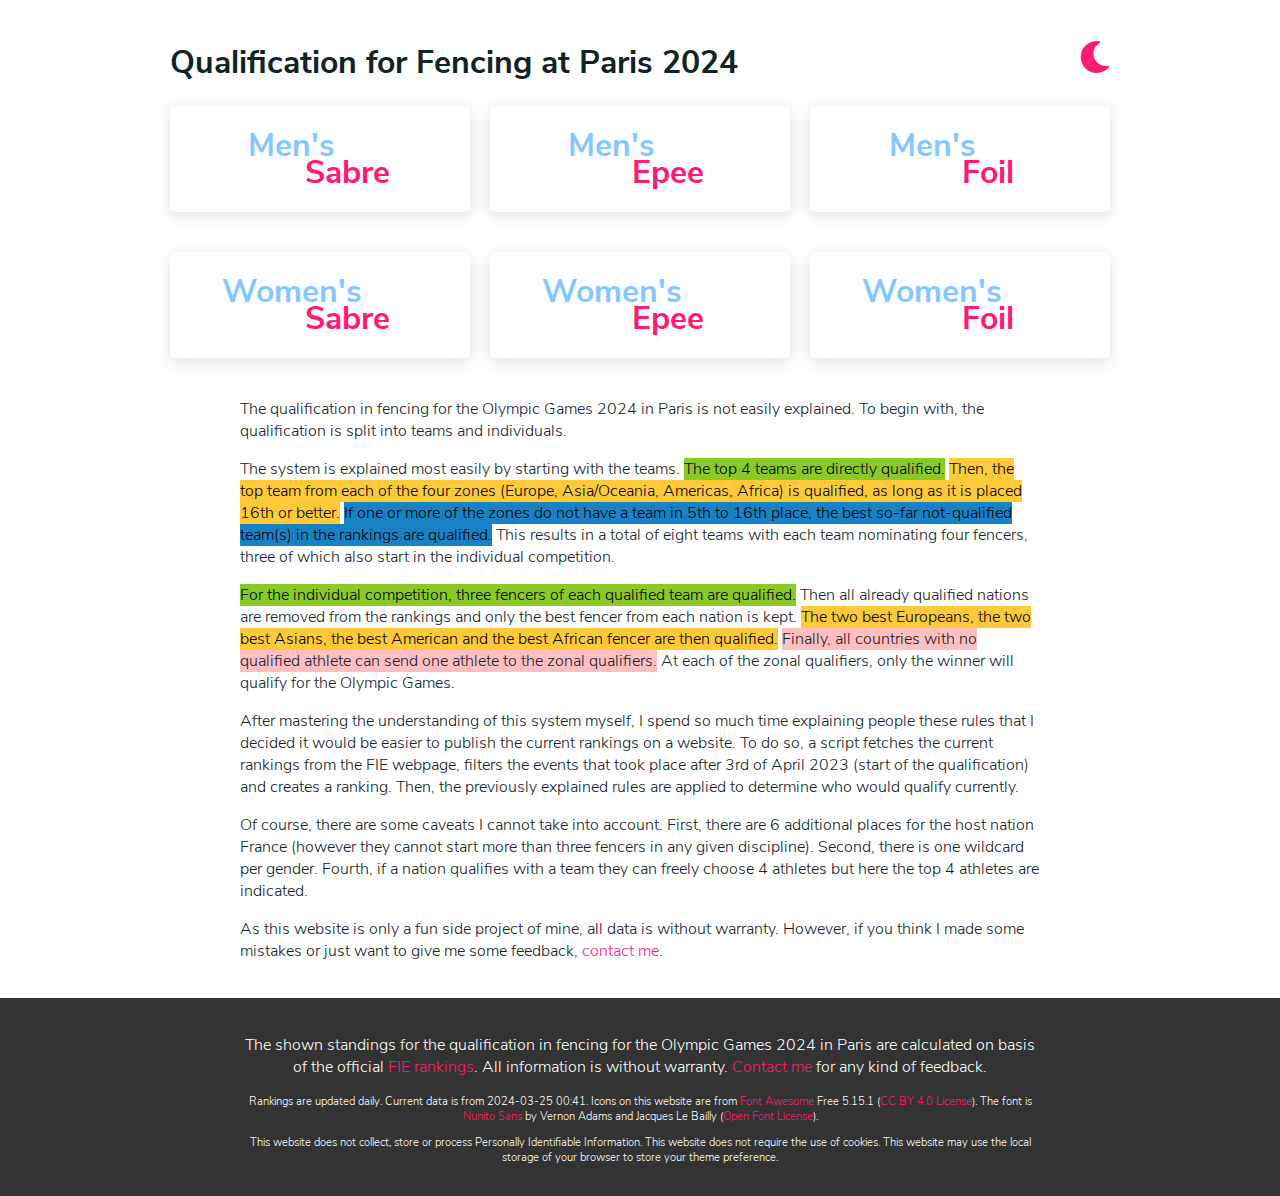
==== index.html @ 77d75354 "Daily Update" ====
<!doctype html>
<html lang="en">
<head>
	<title>Fencing at Paris 2024
</title>
	<meta charset="utf-8">
	<meta name="viewport" content="width=device-width">
	<meta name="description" content="The ranking for fencing at the Paris 2024 Olympic Games is presented for the three weapons - epee, foil, and sabre - for both genders.
">
	<meta name="theme-color" content="#ffffff"/>
	<link rel="icon" type="image/ico" href="favicon.png">
	
	<link rel="stylesheet" href="resources/style.css">
	<script type="text/javascript" src="resources/main.js"></script>
</head>
<body>
	<div class="main">
	
		<div class="main-inner">

			<button id="themetoggle" aria-label="Button to toggle theme">
				<svg class="themetoggle light" xmlns="http://www.w3.org/2000/svg" viewBox="0 0 512 512"><!-- Font Awesome Free 5.15.1 by @fontawesome - https://fontawesome.com License - https://fontawesome.com/license/free (Icons: CC BY 4.0, Fonts: SIL OFL 1.1, Code: MIT License) --><path d="M283.211 512c78.962 0 151.079-35.925 198.857-94.792 7.068-8.708-.639-21.43-11.562-19.35-124.203 23.654-238.262-71.576-238.262-196.954 0-72.222 38.662-138.635 101.498-174.394 9.686-5.512 7.25-20.197-3.756-22.23A258.156 258.156 0 0 0 283.211 0c-141.309 0-256 114.511-256 256 0 141.309 114.511 256 256 256z"></path></svg>
				<svg class="themetoggle dark" xmlns="http://www.w3.org/2000/svg" viewBox="0 0 512 512"><!-- Font Awesome Free 5.15.1 by @fontawesome - https://fontawesome.com License - https://fontawesome.com/license/free (Icons: CC BY 4.0, Fonts: SIL OFL 1.1, Code: MIT License) --><path d="M256 160c-52.9 0-96 43.1-96 96s43.1 96 96 96 96-43.1 96-96-43.1-96-96-96zm246.4 80.5l-94.7-47.3 33.5-100.4c4.5-13.6-8.4-26.5-21.9-21.9l-100.4 33.5-47.4-94.8c-6.4-12.8-24.6-12.8-31 0l-47.3 94.7L92.7 70.8c-13.6-4.5-26.5 8.4-21.9 21.9l33.5 100.4-94.7 47.4c-12.8 6.4-12.8 24.6 0 31l94.7 47.3-33.5 100.5c-4.5 13.6 8.4 26.5 21.9 21.9l100.4-33.5 47.3 94.7c6.4 12.8 24.6 12.8 31 0l47.3-94.7 100.4 33.5c13.6 4.5 26.5-8.4 21.9-21.9l-33.5-100.4 94.7-47.3c13-6.5 13-24.7.2-31.1zm-155.9 106c-49.9 49.9-131.1 49.9-181 0-49.9-49.9-49.9-131.1 0-181 49.9-49.9 131.1-49.9 181 0 49.9 49.9 49.9 131.1 0 181z"></path></svg>
			</button>
			
	<h1>
		Qualification for Fencing at Paris 2024
	</h1>

	<div class="flex-container">
		<a class="card index" href="sabre_men.html">
			<span>Men's</span>
			<span>Sabre</span>
		</a>
		<a class="card index" href="epee_men.html">
			<span>Men's</span>
			<span>Epee</span>
		</a>
		<a class="card index" href="foil_men.html">
			<span>Men's</span>
			<span>Foil</span>
		</a>
		<div style="flex-basis: 100%;"></div>
		<a class="card index" href="sabre_women.html">
			<span>Women's</span>
			<span>Sabre</span>
		</a>
		<a class="card index" href="epee_women.html">
			<span>Women's</span>
			<span>Epee</span>
		</a>
		<a class="card index" href="foil_women.html">
			<span>Women's</span>
			<span>Foil</span>
		</a>
		<div style="flex-basis: 100%;"></div>
	</div>

	<p class="index_paragraph">
		The qualification in fencing for the Olympic Games 2024 in Paris is not easily explained.
		To begin with, the qualification is split into teams and individuals.
	</p>
	
	<p class="index_paragraph">
		The system is explained most easily by starting with the teams.
		<span class="qualified_1">The top 4 teams are directly qualified.</span>
		<span class="qualified_2">Then, the top team from each of the four zones (Europe, Asia/Oceania, Americas, Africa) is qualified, as long as it is placed 16th or better.</span>
		<span class="qualified_3">If one or more of the zones do not have a team in 5th to 16th place, the best so-far not-qualified team(s) in the rankings are qualified.</span>
		This results in a total of eight teams with each team nominating four fencers, three of which also start in the individual competition.
	</p>
	
	<p class="index_paragraph">
		<span class="qualified_1">For the individual competition, three fencers of each qualified team are qualified.</span>
		Then all already qualified nations are removed from the rankings and only the best fencer from each nation is kept.
		<span class="qualified_2">The two best Europeans, the two best Asians, the best American and the best African fencer are then qualified.</span>
		<span class="qualified_4">Finally, all countries with no qualified athlete can send one athlete to the zonal qualifiers.</span>
		At each of the zonal qualifiers, only the winner will qualify for the Olympic Games. 
	</p>
	
	<p class="index_paragraph">
		After mastering the understanding of this system myself, I spend so much time explaining people these rules that I decided it would be easier to publish the current rankings on a website.
		To do so, a script fetches the current rankings from the FIE webpage, filters the events that took place after 3rd of April 2023 (start of the qualification) and creates a ranking.
		Then, the previously explained rules are applied to determine who would qualify currently.
	</p>
	
	<p class="index_paragraph">
		Of course, there are some caveats I cannot take into account. First, there are 6 additional places for the host nation France (however they cannot start more than three fencers in any given discipline). Second, there is one wildcard per gender. Fourth, if a nation qualifies with a team they can freely choose 4 athletes but here the top 4 athletes are indicated.
	</p>
	
	<p class="index_paragraph">
		As this website is only a fun side project of mine, all data is without warranty. However, if you think I made some mistakes or just want to give me some feedback, <script>document.write("<n pynff='yvax' uers='znvygb:yhvf.obanu@tznvy.pbz'>pbagnpg zr</n>".replace(/[a-zA-Z]/g,function(c){return String.fromCharCode((c<="Z"?90:122)>=(c=c.charCodeAt(0)+13)?c:c-26);}));</script>.
	</p>


		</div>

		<div class="spacer"></div>

		<footer class="footer">
			<p>The shown standings for the qualification in fencing for the Olympic Games 2024 in Paris are calculated on basis of the official <a class="link" href="https://fie.org/athletes">FIE rankings</a>. All information is without warranty. <script>document.write("<n pynff='yvax' uers='znvygb:yhvf.obanu@tznvy.pbz'>Pbagnpg zr</n>".replace(/[a-zA-Z]/g,function(c){return String.fromCharCode((c<="Z"?90:122)>=(c=c.charCodeAt(0)+13)?c:c-26);}));</script> for any kind of feedback.</p>

			<p class="license">Rankings are updated daily. Current data is from 2024-03-25 00:41. Icons on this website are from <a class="link" href="https://fontawesome.com">Font Awesome</a> Free 5.15.1 (<a class="link" href="https://fontawesome.com/license/free">CC BY 4.0 License</a>). The font is <a class="link link--light" href="https://fonts.google.com/specimen/Nunito+Sans">Nunito Sans</a> by Vernon Adams and Jacques Le Bailly (<a class="link link--light" href="https://scripts.sil.org/cms/scripts/page.php?site_id=nrsi&amp;id=OFL">Open Font License</a>).</p>
			<p class="license">This website does not collect, store or process Personally Identifiable Information. This website does not require the use of cookies. This website may use the local storage of your browser to store your theme preference.</p>
		</footer>
	</div>

</body>
</html>
---- resources/style.css ----
/* nunito-sans-300 - latin */
@font-face {
	font-family: 'Nunito Sans';
	font-style: normal;
	font-weight: 300;
	src: url('resources/fonts/nunito-sans-v6-latin-300.eot');
	src: local('Nunito Sans Light'), local('NunitoSans-Light'), url('resources/fonts/nunito-sans-v6-latin-300.eot?#iefix') format('embedded-opentype'), /* IE6-IE8 */
	url('resources/fonts/nunito-sans-v6-latin-300.woff2') format('woff2'), /* Super Modern Browsers */
	url('resources/fonts/nunito-sans-v6-latin-300.woff') format('woff'), /* Modern Browsers */
	url('resources/fonts/nunito-sans-v6-latin-300.ttf') format('truetype'), /* Safari, Android, iOS */
	url('resources/fonts/nunito-sans-v6-latin-300.svg#NunitoSans') format('svg');
	font-display: auto;
}

/* nunito-sans-300italic - latin */
@font-face {
	font-family: 'Nunito Sans';
	font-style: italic;
	font-weight: 300;
	src: url('resources/fonts/nunito-sans-v6-latin-300italic.eot');
	src: local('Nunito Sans Light Italic'), local('NunitoSans-LightItalic'), url('resources/fonts/nunito-sans-v6-latin-300italic.eot?#iefix') format('embedded-opentype'), /* IE6-IE8 */
	url('resources/fonts/nunito-sans-v6-latin-300italic.woff2') format('woff2'), /* Super Modern Browsers */
	url('resources/fonts/nunito-sans-v6-latin-300italic.woff') format('woff'), /* Modern Browsers */
	url('resources/fonts/nunito-sans-v6-latin-300italic.ttf') format('truetype'), /* Safari, Android, iOS */
	url('resources/fonts/nunito-sans-v6-latin-300italic.svg#NunitoSans') format('svg');
	font-display: auto;
}

/* nunito-sans-600 - latin */
@font-face {
	font-family: 'Nunito Sans';
	font-style: normal;
	font-weight: 600;
	src: url('resources/fonts/nunito-sans-v6-latin-600.eot');
	src: local('Nunito Sans SemiBold'), local('NunitoSans-SemiBold'), url('resources/fonts/nunito-sans-v6-latin-600.eot?#iefix') format('embedded-opentype'), /* IE6-IE8 */
	url('resources/fonts/nunito-sans-v6-latin-600.woff2') format('woff2'), /* Super Modern Browsers */
	url('resources/fonts/nunito-sans-v6-latin-600.woff') format('woff'), /* Modern Browsers */
	url('resources/fonts/nunito-sans-v6-latin-600.ttf') format('truetype'), /* Safari, Android, iOS */
	url('resources/fonts/nunito-sans-v6-latin-600.svg#NunitoSans') format('svg');
	font-display: auto;
}

/* nunito-sans-600italic - latin */
@font-face {
	font-family: 'Nunito Sans';
	font-style: italic;
	font-weight: 600;
	src: url('resources/fonts/nunito-sans-v6-latin-600italic.eot');
	src: local('Nunito Sans SemiBold Italic'), local('NunitoSans-SemiBoldItalic'), url('resources/fonts/nunito-sans-v6-latin-600italic.eot?#iefix') format('embedded-opentype'), /* IE6-IE8 */
	url('resources/fonts/nunito-sans-v6-latin-600italic.woff2') format('woff2'), /* Super Modern Browsers */
	url('resources/fonts/nunito-sans-v6-latin-600italic.woff') format('woff'), /* Modern Browsers */
	url('resources/fonts/nunito-sans-v6-latin-600italic.ttf') format('truetype'), /* Safari, Android, iOS */
	url('resources/fonts/nunito-sans-v6-latin-600italic.svg#NunitoSans') format('svg');
	font-display: auto;
}

/* nunito-sans-700 - latin */
@font-face {
	font-family: 'Nunito Sans';
	font-style: normal;
	font-weight: 700;
	src: url('resources/fonts/nunito-sans-v6-latin-700.eot');
	src: local('Nunito Sans Bold'), local('NunitoSans-Bold'), url('resources/fonts/nunito-sans-v6-latin-700.eot?#iefix') format('embedded-opentype'), /* IE6-IE8 */
	url('resources/fonts/nunito-sans-v6-latin-700.woff2') format('woff2'), /* Super Modern Browsers */
	url('resources/fonts/nunito-sans-v6-latin-700.woff') format('woff'), /* Modern Browsers */
	url('resources/fonts/nunito-sans-v6-latin-700.ttf') format('truetype'), /* Safari, Android, iOS */
	url('resources/fonts/nunito-sans-v6-latin-700.svg#NunitoSans') format('svg');
	font-display: auto;
}

/* nunito-sans-700italic - latin */
@font-face {
	font-family: 'Nunito Sans';
	font-style: italic;
	font-weight: 700;
	src: url('resources/fonts/nunito-sans-v6-latin-700italic.eot');
	src: local('Nunito Sans Bold Italic'), local('NunitoSans-BoldItalic'), url('resources/fonts/nunito-sans-v6-latin-700italic.eot?#iefix') format('embedded-opentype'), /* IE6-IE8 */
	url('resources/fonts/nunito-sans-v6-latin-700italic.woff2') format('woff2'), /* Super Modern Browsers */
	url('resources/fonts/nunito-sans-v6-latin-700italic.woff') format('woff'), /* Modern Browsers */
	url('resources/fonts/nunito-sans-v6-latin-700italic.ttf') format('truetype'), /* Safari, Android, iOS */
	url('resources/fonts/nunito-sans-v6-latin-700italic.svg#NunitoSans') format('svg');
	font-display: auto;
}

/* nunito-sans-800 - latin */
@font-face {
	font-family: 'Nunito Sans';
	font-style: normal;
	font-weight: 800;
	src: url('resources/fonts/nunito-sans-v6-latin-800.eot');
	src: local('Nunito Sans ExtraBold'), local('NunitoSans-ExtraBold'), url('resources/fonts/nunito-sans-v6-latin-800.eot?#iefix') format('embedded-opentype'), /* IE6-IE8 */
	url('resources/fonts/nunito-sans-v6-latin-800.woff2') format('woff2'), /* Super Modern Browsers */
	url('resources/fonts/nunito-sans-v6-latin-800.woff') format('woff'), /* Modern Browsers */
	url('resources/fonts/nunito-sans-v6-latin-800.ttf') format('truetype'), /* Safari, Android, iOS */
	url('resources/fonts/nunito-sans-v6-latin-800.svg#NunitoSans') format('svg');
	font-display: auto;
}

/* nunito-sans-900 - latin */
@font-face {
	font-family: 'Nunito Sans';
	font-style: normal;
	font-weight: 900;
	src: url('resources/fonts/nunito-sans-v6-latin-900.eot');
	src: local('Nunito Sans Black'), local('NunitoSans-Black'), url('resources/fonts/nunito-sans-v6-latin-900.eot?#iefix') format('embedded-opentype'), /* IE6-IE8 */
	url('resources/fonts/nunito-sans-v6-latin-900.woff2') format('woff2'), /* Super Modern Browsers */
	url('resources/fonts/nunito-sans-v6-latin-900.woff') format('woff'), /* Modern Browsers */
	url('resources/fonts/nunito-sans-v6-latin-900.ttf') format('truetype'), /* Safari, Android, iOS */
	url('resources/fonts/nunito-sans-v6-latin-900.svg#NunitoSans') format('svg');
	font-display: auto;
}


:root {
	--color-background:			white;
	--color-text:				#102326;
	--box-shadow:				0 0.25rem 1rem rgb(48 55 66 / 15%);
	--drop-shadow:				1px 1px 2px rgb(48 55 66);
	--color-accent:				#ff1a74;
	--color-accent-hover:		#85c7ff;
	--color-footer-background:	#333333;
	--color-footer:				white;
	--color-modal-background:	#80808080;
	--color-logos:				#333333;
}

:root.darktheme {
	--color-background: #1e1e1e;
	--color-text: #ffffff;
	--box-shadow: 0 0.25rem 1rem rgb(0 0 0 / 65%);
	--drop-shadow: 1px 1px 2px #777777;
	--color-accent: #fd5798;
	--color-accent-hover: #85c7ff;
	--color-footer-background: #121212;
	--color-footer: white;
	--color-modal-background: #08080880;
	--color-logos:				white;
}

* {
	box-sizing: border-box;
}

a,
a:hover {
	text-decoration: none;
	color: inherit;
}

html,
body {
	padding: 0;
	margin: 0;
	font-family: 'Nunito Sans', sans-serif;
	background: var(--color-background);
	color: var(--color-text);
}

.main {
	display: flex;
	flex-direction: column;
	align-items: center;
	min-height: 100vh;
}

.main-inner {
	--_margin: 20px;
	margin: var(--_margin);
	max-width: calc(100% - calc( var(--_margin) * 2 ));
}

.spacer {
	flex: 1;
}

.card {
	min-width: 40px;
	min-height: 50px;
	box-shadow: var(--box-shadow);
	text-align: center;
	border: 0;
	display: flex;
	flex-direction: column;
	padding: 10px;
	border-radius: 5px;
	flex: 1 1 240px;
}

@media screen and (prefers-reduced-motion: no-preference) {
	.card:hover, .card.active {
		scale: 1.02;
	}

	.card:hover img, .card.active img, .card:hover i, .card.active i, .card:hover svg, .card.active svg {
		scale: 1.05;
	}

	.card img, .card i, .card svg {
		transition: scale 0.5s;
	}

	.card {
		opacity: 0;
		transition: opacity 1s, scale 0.1s;
		overflow: hidden;
	}

	.card.animation {
		opacity: 1;
	}

	#themetoggle:hover {
		scale: 1.1;
		transition: scale 0.1s;
	}
}


.card img, .card i, .card svg {
	object-fit: contain;
	width: 100%;
	height: 120px;
	align-self: center;
	text-align: center;
	margin-top: 10px;
	margin-bottom: 10px;
	color: var(--color-logos);
	fill: var(--color-logos);
}

.card:hover {
	color: var(--color-accent);
}

.card:hover .nohover {
	color: var(--color-text);
}

.footer {
	width: 100%;
	background: var(--color-footer-background);
	min-height: 100px;
	padding: 20px;
}

.footer p {
	color: var(--color-footer);
	max-width: min(800px, 80vw);
	margin-left: auto;
	margin-right: auto;
	text-align: center;
}

.footer p.license {
	font-size: 0.7rem;
}

.link {
	color: var(--color-accent);
}
.link:hover, .link.active {
	color: var(--color-accent-hover);
}

.flex-container {
	display: flex;
	flex-wrap: wrap;
	justify-content: space-evenly;
	margin: 20px 0px;
	gap: 20px;
}

.clickable {
	cursor: pointer;
}

.themetoggle {
	height: 1em;
	fill: var(--color-accent);
	cursor: pointer;
}

.themetoggle:hover {
	fill: var(--color-accent-hover);
}

.darktheme .themetoggle.light {
	display: none;
}

.themetoggle.dark {
	display: none;
}
.darktheme .themetoggle.dark {
	display: block;
}

#themetoggle {
	all: unset;
	display: block;
	float: right;
	margin-top: 0.67em;
	font-size: 2em;
}

#themetoggle:focus-visible {
	border: 1px solid var(--color-accent-hover);
}


/* New Styles */
td {
	text-align: right;
}

#table_individual td:nth-child(2),
#table_individual td:nth-child(3),
#table_team td:nth-child(2){
	text-align: left;
}

#table_individual td:nth-child(4),
#table_team td:nth-child(3) {
	font-weight: 700;
}

/* th { */
	/* background: var(--color-modal-background); */
/* } */

table {
	border-collapse: collapse;
	width: 100%;
}


section {
    flex: 400px 1;
    min-width: 400px;
    box-shadow: var(--box-shadow);
    padding: 20px;
    border-radius: 5px;
    margin-top: 20px;
}

section h2 {
	margin-top: 0px;
	margin-bottom: 40px;
}

.tablecontainer {
	font-size: 0.8rem;
	overflow: auto;
	max-height: max( calc(100vh - 200px), 800px );
}

.legend {
    padding: 5px;
    border-radius: 5px;
}

.qualified_1 {
	background: #8ac926;
	color: black;
}

.qualified_2 {
	background: #ffca3a;
	color: black;
}

.qualified_3 {
	background: #1982c4;
	color: black;
}

.qualified_4 {
	background: #ff595f62;
}

.index.card span{
	font-size: 2em;
    font-weight: 700;
}

.index.card span:nth-child(1){
    color: var(--color-accent-hover);
    translate: -10% 19%;
}

.index.card span:nth-child(2){
    color: var(--color-accent);
    translate: +10% -19%;
}

.index_paragraph {
	max-width: 800px;
	margin-left: auto;
	margin-right: auto;
}


@media screen and (max-width: 500px) {
	.main-inner {
		--_margin: 5px;
	}

	section {
		padding: 10px;
		margin-top: 0px;
		min-width: 300px;
	}
	
	section h2 {
		margin-bottom: 15px;
	}
	
	h1.composite_heading {
		margin-top: 0px;
	}
}
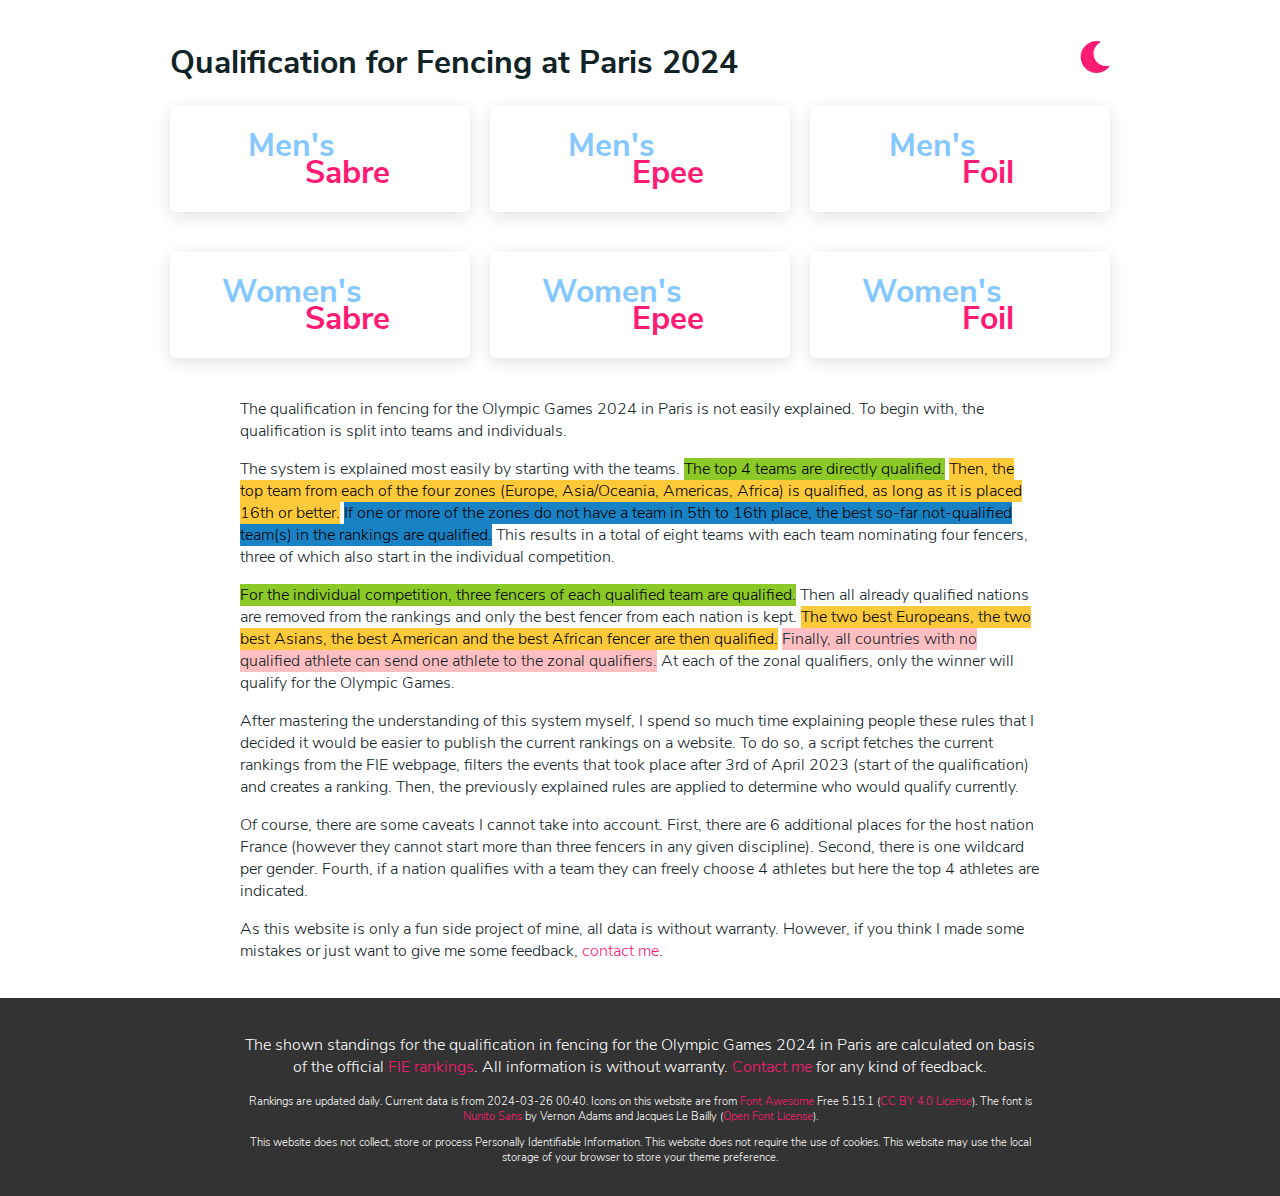
==== commit 9b4b4d95: "Daily Update" ====
--- a/index.html
+++ b/index.html
@@ -99,7 +99,7 @@
 		<footer class="footer">
 			<p>The shown standings for the qualification in fencing for the Olympic Games 2024 in Paris are calculated on basis of the official <a class="link" href="https://fie.org/athletes">FIE rankings</a>. All information is without warranty. <script>document.write("<n pynff='yvax' uers='znvygb:yhvf.obanu@tznvy.pbz'>Pbagnpg zr</n>".replace(/[a-zA-Z]/g,function(c){return String.fromCharCode((c<="Z"?90:122)>=(c=c.charCodeAt(0)+13)?c:c-26);}));</script> for any kind of feedback.</p>
 
-			<p class="license">Rankings are updated daily. Current data is from 2024-03-25 00:41. Icons on this website are from <a class="link" href="https://fontawesome.com">Font Awesome</a> Free 5.15.1 (<a class="link" href="https://fontawesome.com/license/free">CC BY 4.0 License</a>). The font is <a class="link link--light" href="https://fonts.google.com/specimen/Nunito+Sans">Nunito Sans</a> by Vernon Adams and Jacques Le Bailly (<a class="link link--light" href="https://scripts.sil.org/cms/scripts/page.php?site_id=nrsi&amp;id=OFL">Open Font License</a>).</p>
+			<p class="license">Rankings are updated daily. Current data is from 2024-03-26 00:40. Icons on this website are from <a class="link" href="https://fontawesome.com">Font Awesome</a> Free 5.15.1 (<a class="link" href="https://fontawesome.com/license/free">CC BY 4.0 License</a>). The font is <a class="link link--light" href="https://fonts.google.com/specimen/Nunito+Sans">Nunito Sans</a> by Vernon Adams and Jacques Le Bailly (<a class="link link--light" href="https://scripts.sil.org/cms/scripts/page.php?site_id=nrsi&amp;id=OFL">Open Font License</a>).</p>
 			<p class="license">This website does not collect, store or process Personally Identifiable Information. This website does not require the use of cookies. This website may use the local storage of your browser to store your theme preference.</p>
 		</footer>
 	</div>
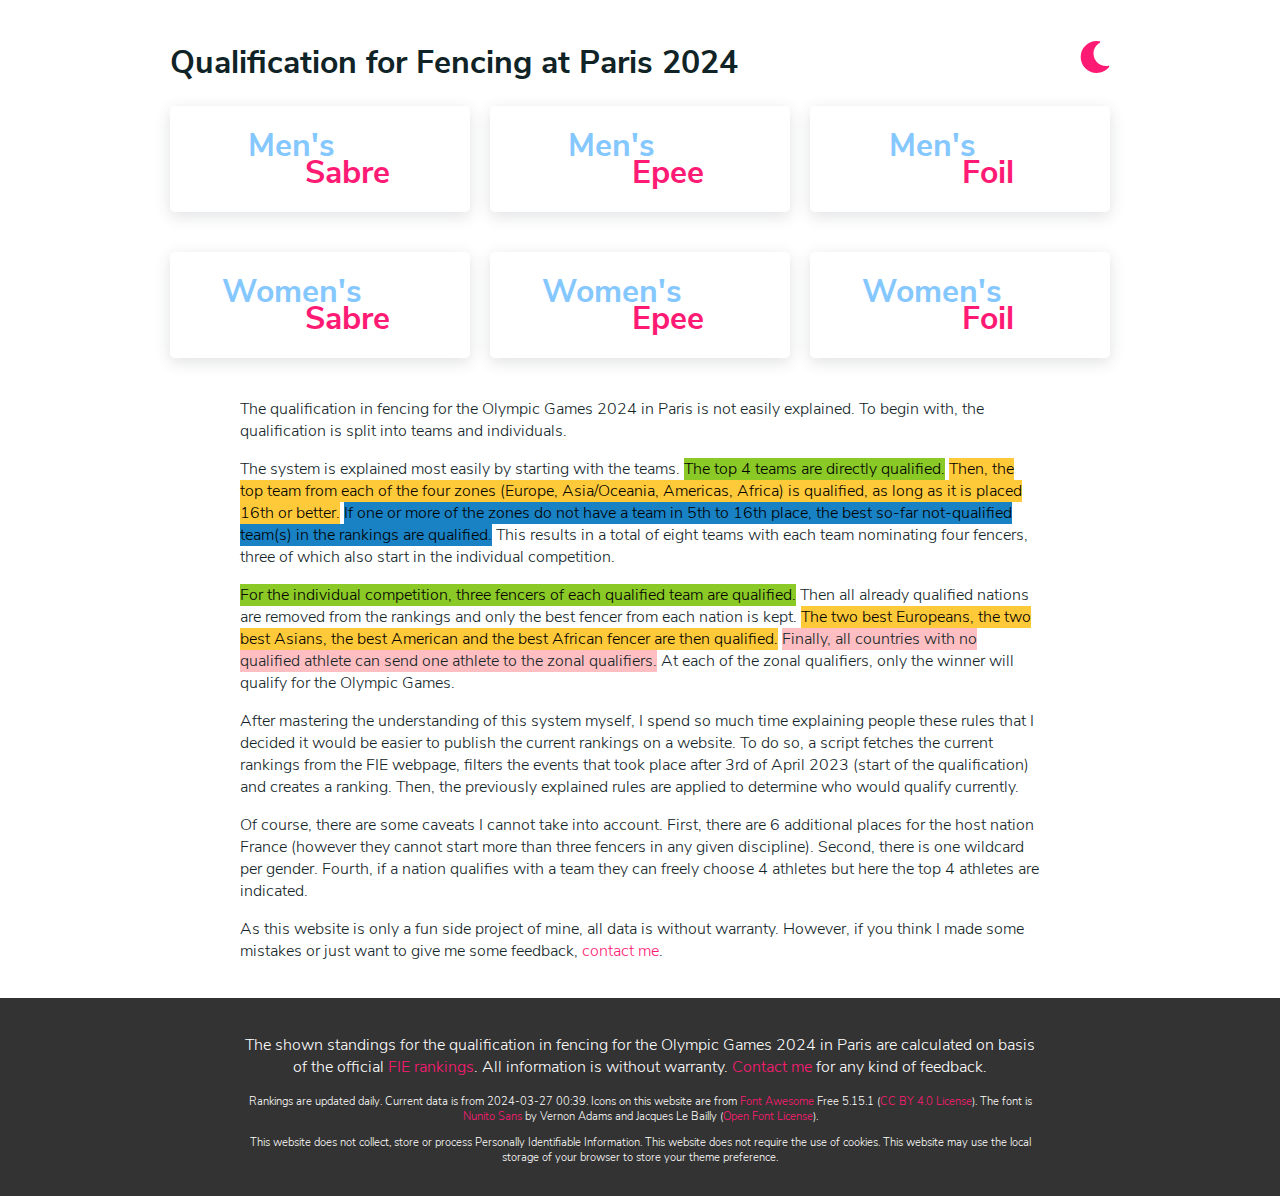
==== commit 268f329c: "Daily Update" ====
--- a/index.html
+++ b/index.html
@@ -99,7 +99,7 @@
 		<footer class="footer">
 			<p>The shown standings for the qualification in fencing for the Olympic Games 2024 in Paris are calculated on basis of the official <a class="link" href="https://fie.org/athletes">FIE rankings</a>. All information is without warranty. <script>document.write("<n pynff='yvax' uers='znvygb:yhvf.obanu@tznvy.pbz'>Pbagnpg zr</n>".replace(/[a-zA-Z]/g,function(c){return String.fromCharCode((c<="Z"?90:122)>=(c=c.charCodeAt(0)+13)?c:c-26);}));</script> for any kind of feedback.</p>
 
-			<p class="license">Rankings are updated daily. Current data is from 2024-03-26 00:40. Icons on this website are from <a class="link" href="https://fontawesome.com">Font Awesome</a> Free 5.15.1 (<a class="link" href="https://fontawesome.com/license/free">CC BY 4.0 License</a>). The font is <a class="link link--light" href="https://fonts.google.com/specimen/Nunito+Sans">Nunito Sans</a> by Vernon Adams and Jacques Le Bailly (<a class="link link--light" href="https://scripts.sil.org/cms/scripts/page.php?site_id=nrsi&amp;id=OFL">Open Font License</a>).</p>
+			<p class="license">Rankings are updated daily. Current data is from 2024-03-27 00:39. Icons on this website are from <a class="link" href="https://fontawesome.com">Font Awesome</a> Free 5.15.1 (<a class="link" href="https://fontawesome.com/license/free">CC BY 4.0 License</a>). The font is <a class="link link--light" href="https://fonts.google.com/specimen/Nunito+Sans">Nunito Sans</a> by Vernon Adams and Jacques Le Bailly (<a class="link link--light" href="https://scripts.sil.org/cms/scripts/page.php?site_id=nrsi&amp;id=OFL">Open Font License</a>).</p>
 			<p class="license">This website does not collect, store or process Personally Identifiable Information. This website does not require the use of cookies. This website may use the local storage of your browser to store your theme preference.</p>
 		</footer>
 	</div>
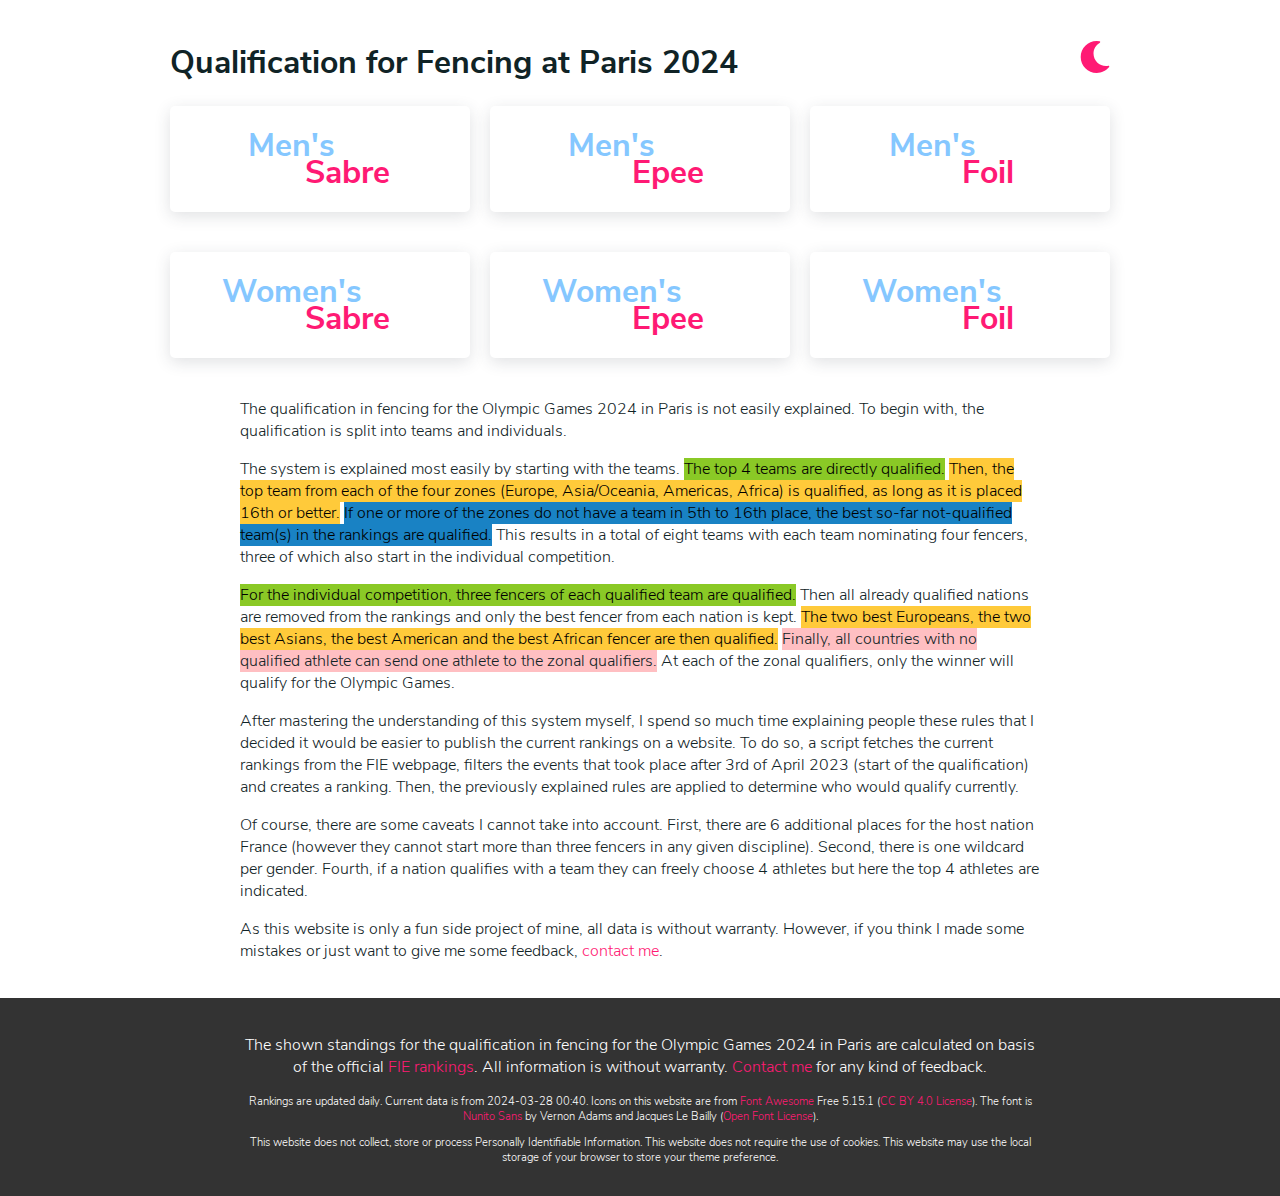
==== commit 7db18dae: "Daily Update" ====
--- a/index.html
+++ b/index.html
@@ -99,7 +99,7 @@
 		<footer class="footer">
 			<p>The shown standings for the qualification in fencing for the Olympic Games 2024 in Paris are calculated on basis of the official <a class="link" href="https://fie.org/athletes">FIE rankings</a>. All information is without warranty. <script>document.write("<n pynff='yvax' uers='znvygb:yhvf.obanu@tznvy.pbz'>Pbagnpg zr</n>".replace(/[a-zA-Z]/g,function(c){return String.fromCharCode((c<="Z"?90:122)>=(c=c.charCodeAt(0)+13)?c:c-26);}));</script> for any kind of feedback.</p>
 
-			<p class="license">Rankings are updated daily. Current data is from 2024-03-27 00:39. Icons on this website are from <a class="link" href="https://fontawesome.com">Font Awesome</a> Free 5.15.1 (<a class="link" href="https://fontawesome.com/license/free">CC BY 4.0 License</a>). The font is <a class="link link--light" href="https://fonts.google.com/specimen/Nunito+Sans">Nunito Sans</a> by Vernon Adams and Jacques Le Bailly (<a class="link link--light" href="https://scripts.sil.org/cms/scripts/page.php?site_id=nrsi&amp;id=OFL">Open Font License</a>).</p>
+			<p class="license">Rankings are updated daily. Current data is from 2024-03-28 00:40. Icons on this website are from <a class="link" href="https://fontawesome.com">Font Awesome</a> Free 5.15.1 (<a class="link" href="https://fontawesome.com/license/free">CC BY 4.0 License</a>). The font is <a class="link link--light" href="https://fonts.google.com/specimen/Nunito+Sans">Nunito Sans</a> by Vernon Adams and Jacques Le Bailly (<a class="link link--light" href="https://scripts.sil.org/cms/scripts/page.php?site_id=nrsi&amp;id=OFL">Open Font License</a>).</p>
 			<p class="license">This website does not collect, store or process Personally Identifiable Information. This website does not require the use of cookies. This website may use the local storage of your browser to store your theme preference.</p>
 		</footer>
 	</div>
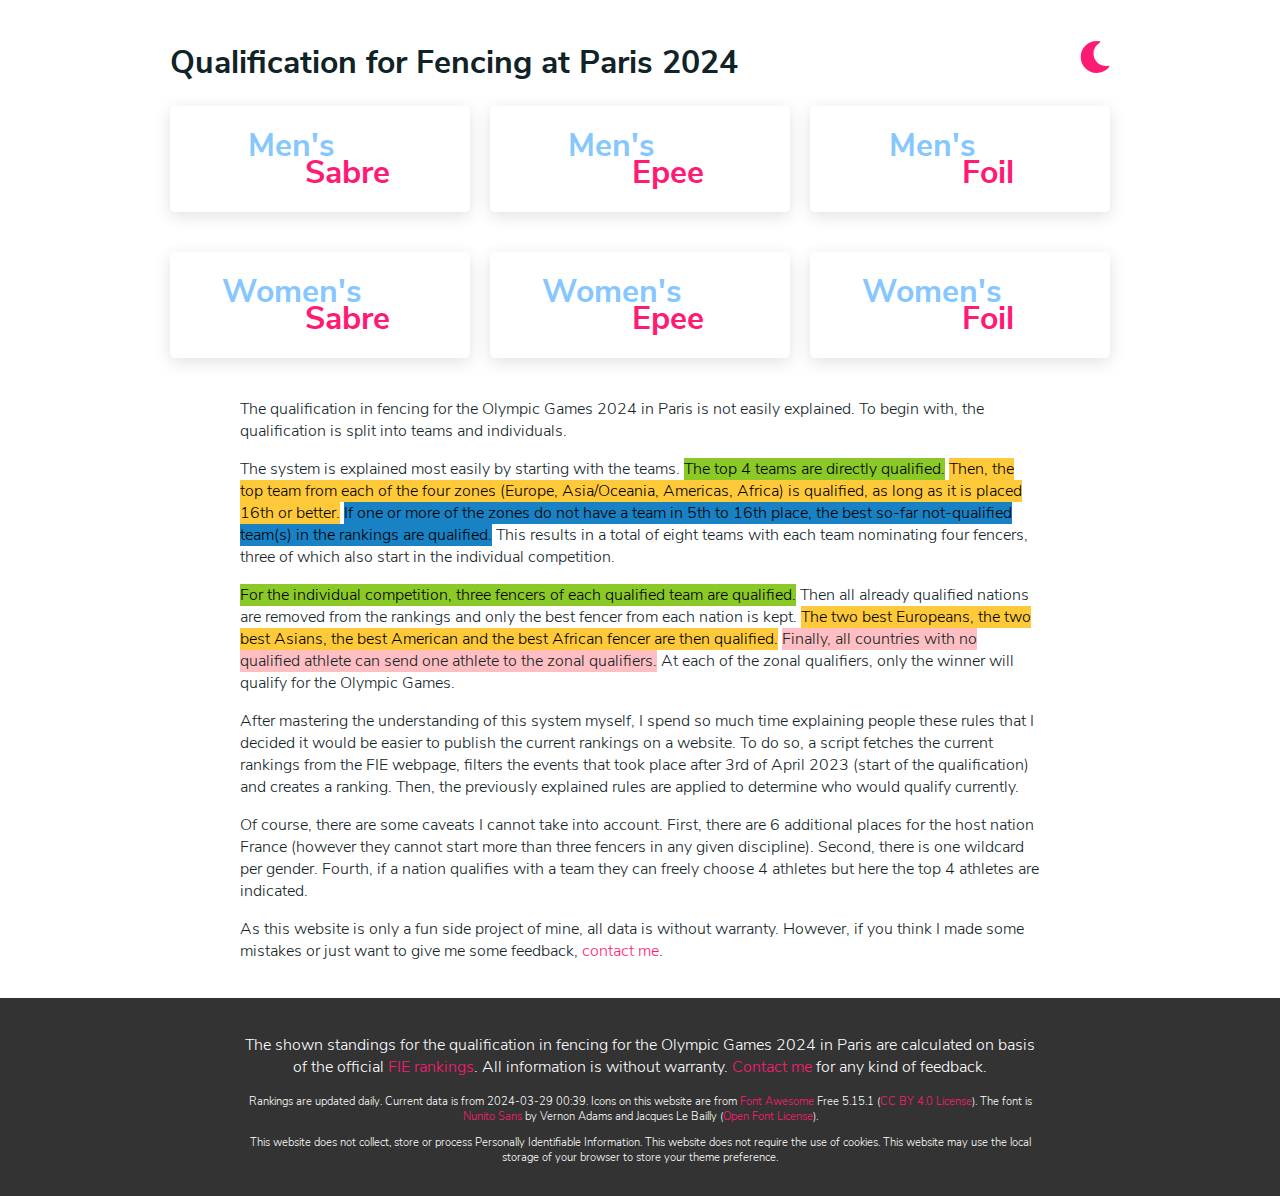
==== commit c66985ad: "Daily Update" ====
--- a/index.html
+++ b/index.html
@@ -99,7 +99,7 @@
 		<footer class="footer">
 			<p>The shown standings for the qualification in fencing for the Olympic Games 2024 in Paris are calculated on basis of the official <a class="link" href="https://fie.org/athletes">FIE rankings</a>. All information is without warranty. <script>document.write("<n pynff='yvax' uers='znvygb:yhvf.obanu@tznvy.pbz'>Pbagnpg zr</n>".replace(/[a-zA-Z]/g,function(c){return String.fromCharCode((c<="Z"?90:122)>=(c=c.charCodeAt(0)+13)?c:c-26);}));</script> for any kind of feedback.</p>
 
-			<p class="license">Rankings are updated daily. Current data is from 2024-03-28 00:40. Icons on this website are from <a class="link" href="https://fontawesome.com">Font Awesome</a> Free 5.15.1 (<a class="link" href="https://fontawesome.com/license/free">CC BY 4.0 License</a>). The font is <a class="link link--light" href="https://fonts.google.com/specimen/Nunito+Sans">Nunito Sans</a> by Vernon Adams and Jacques Le Bailly (<a class="link link--light" href="https://scripts.sil.org/cms/scripts/page.php?site_id=nrsi&amp;id=OFL">Open Font License</a>).</p>
+			<p class="license">Rankings are updated daily. Current data is from 2024-03-29 00:39. Icons on this website are from <a class="link" href="https://fontawesome.com">Font Awesome</a> Free 5.15.1 (<a class="link" href="https://fontawesome.com/license/free">CC BY 4.0 License</a>). The font is <a class="link link--light" href="https://fonts.google.com/specimen/Nunito+Sans">Nunito Sans</a> by Vernon Adams and Jacques Le Bailly (<a class="link link--light" href="https://scripts.sil.org/cms/scripts/page.php?site_id=nrsi&amp;id=OFL">Open Font License</a>).</p>
 			<p class="license">This website does not collect, store or process Personally Identifiable Information. This website does not require the use of cookies. This website may use the local storage of your browser to store your theme preference.</p>
 		</footer>
 	</div>
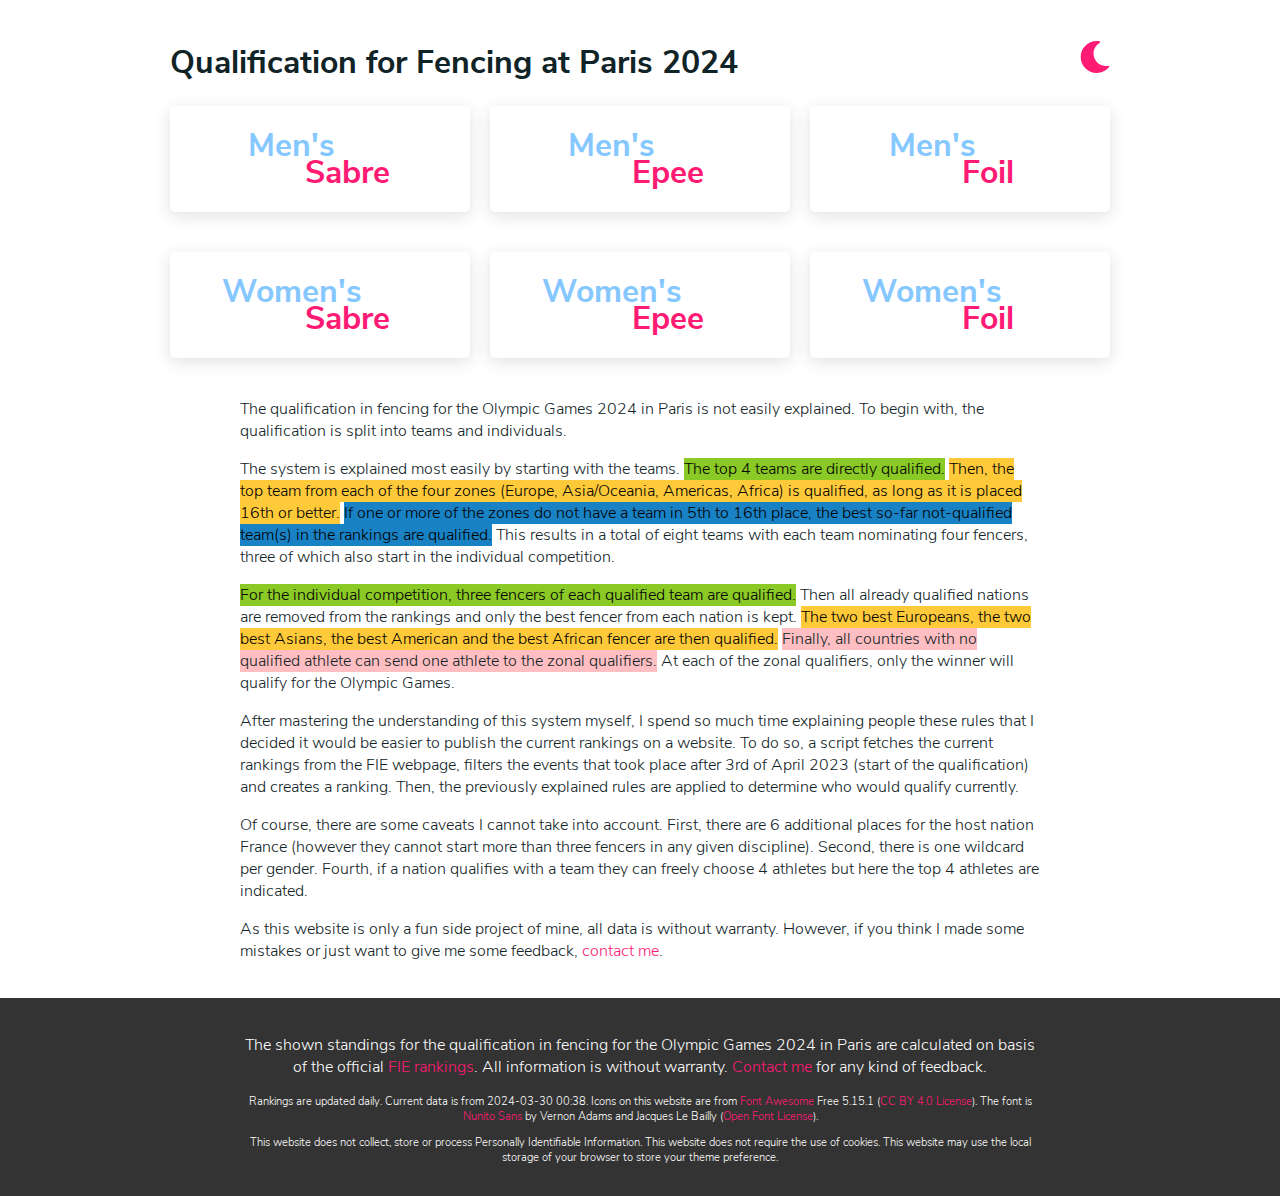
==== commit f3e56396: "Daily Update" ====
--- a/index.html
+++ b/index.html
@@ -99,7 +99,7 @@
 		<footer class="footer">
 			<p>The shown standings for the qualification in fencing for the Olympic Games 2024 in Paris are calculated on basis of the official <a class="link" href="https://fie.org/athletes">FIE rankings</a>. All information is without warranty. <script>document.write("<n pynff='yvax' uers='znvygb:yhvf.obanu@tznvy.pbz'>Pbagnpg zr</n>".replace(/[a-zA-Z]/g,function(c){return String.fromCharCode((c<="Z"?90:122)>=(c=c.charCodeAt(0)+13)?c:c-26);}));</script> for any kind of feedback.</p>
 
-			<p class="license">Rankings are updated daily. Current data is from 2024-03-29 00:39. Icons on this website are from <a class="link" href="https://fontawesome.com">Font Awesome</a> Free 5.15.1 (<a class="link" href="https://fontawesome.com/license/free">CC BY 4.0 License</a>). The font is <a class="link link--light" href="https://fonts.google.com/specimen/Nunito+Sans">Nunito Sans</a> by Vernon Adams and Jacques Le Bailly (<a class="link link--light" href="https://scripts.sil.org/cms/scripts/page.php?site_id=nrsi&amp;id=OFL">Open Font License</a>).</p>
+			<p class="license">Rankings are updated daily. Current data is from 2024-03-30 00:38. Icons on this website are from <a class="link" href="https://fontawesome.com">Font Awesome</a> Free 5.15.1 (<a class="link" href="https://fontawesome.com/license/free">CC BY 4.0 License</a>). The font is <a class="link link--light" href="https://fonts.google.com/specimen/Nunito+Sans">Nunito Sans</a> by Vernon Adams and Jacques Le Bailly (<a class="link link--light" href="https://scripts.sil.org/cms/scripts/page.php?site_id=nrsi&amp;id=OFL">Open Font License</a>).</p>
 			<p class="license">This website does not collect, store or process Personally Identifiable Information. This website does not require the use of cookies. This website may use the local storage of your browser to store your theme preference.</p>
 		</footer>
 	</div>
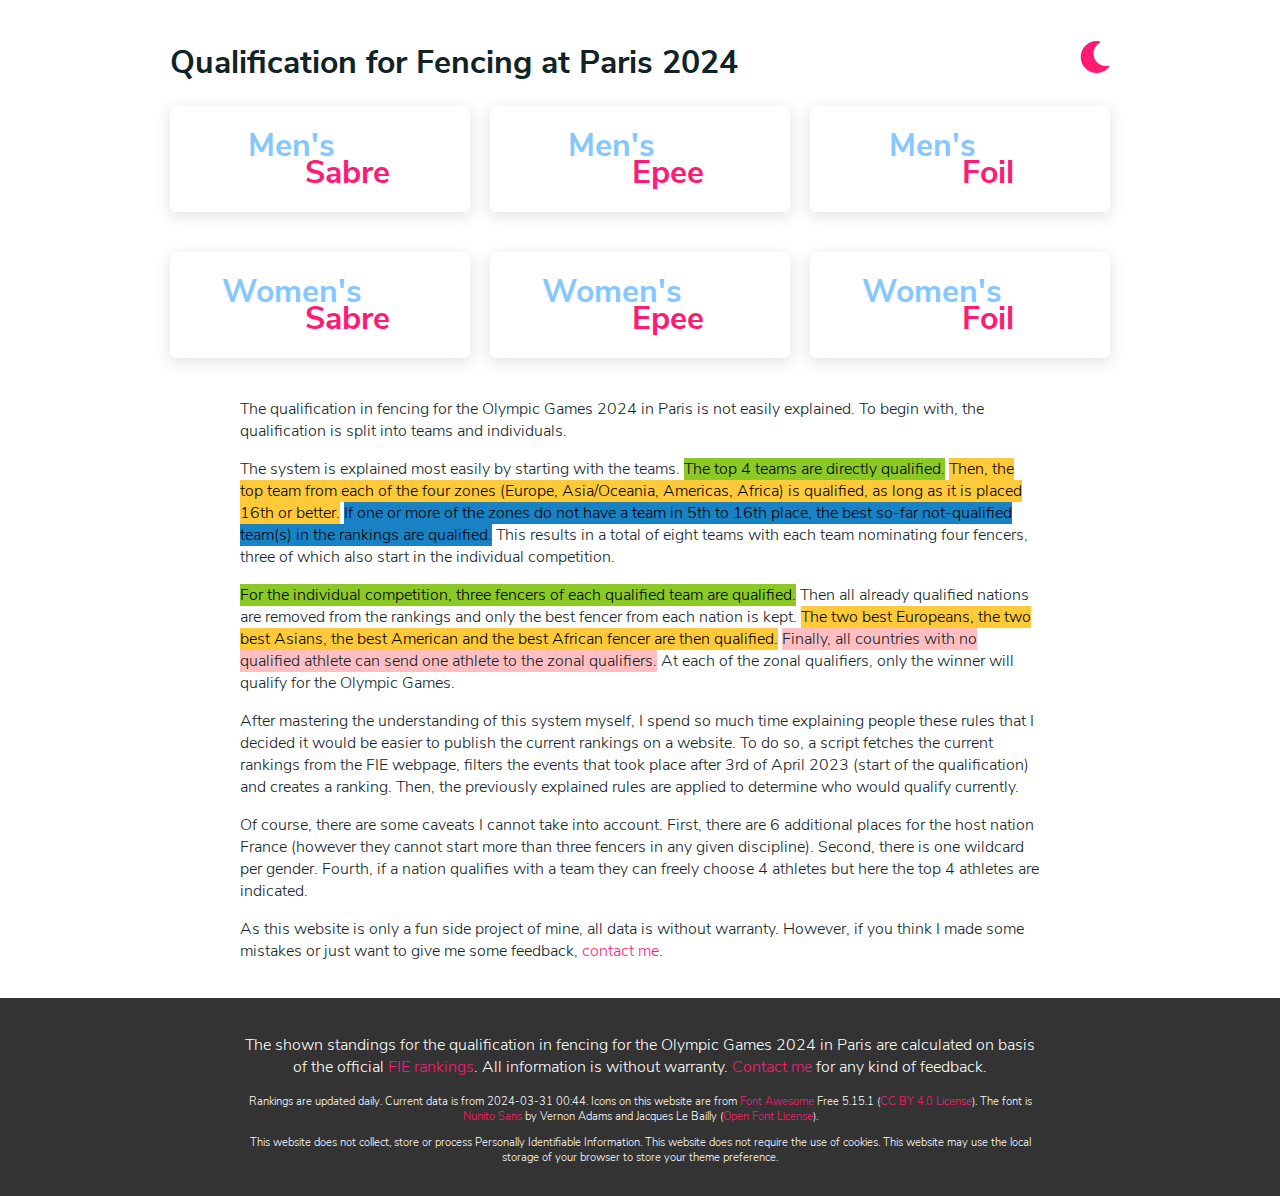
==== commit fa8d762f: "Daily Update" ====
--- a/index.html
+++ b/index.html
@@ -99,7 +99,7 @@
 		<footer class="footer">
 			<p>The shown standings for the qualification in fencing for the Olympic Games 2024 in Paris are calculated on basis of the official <a class="link" href="https://fie.org/athletes">FIE rankings</a>. All information is without warranty. <script>document.write("<n pynff='yvax' uers='znvygb:yhvf.obanu@tznvy.pbz'>Pbagnpg zr</n>".replace(/[a-zA-Z]/g,function(c){return String.fromCharCode((c<="Z"?90:122)>=(c=c.charCodeAt(0)+13)?c:c-26);}));</script> for any kind of feedback.</p>
 
-			<p class="license">Rankings are updated daily. Current data is from 2024-03-30 00:38. Icons on this website are from <a class="link" href="https://fontawesome.com">Font Awesome</a> Free 5.15.1 (<a class="link" href="https://fontawesome.com/license/free">CC BY 4.0 License</a>). The font is <a class="link link--light" href="https://fonts.google.com/specimen/Nunito+Sans">Nunito Sans</a> by Vernon Adams and Jacques Le Bailly (<a class="link link--light" href="https://scripts.sil.org/cms/scripts/page.php?site_id=nrsi&amp;id=OFL">Open Font License</a>).</p>
+			<p class="license">Rankings are updated daily. Current data is from 2024-03-31 00:44. Icons on this website are from <a class="link" href="https://fontawesome.com">Font Awesome</a> Free 5.15.1 (<a class="link" href="https://fontawesome.com/license/free">CC BY 4.0 License</a>). The font is <a class="link link--light" href="https://fonts.google.com/specimen/Nunito+Sans">Nunito Sans</a> by Vernon Adams and Jacques Le Bailly (<a class="link link--light" href="https://scripts.sil.org/cms/scripts/page.php?site_id=nrsi&amp;id=OFL">Open Font License</a>).</p>
 			<p class="license">This website does not collect, store or process Personally Identifiable Information. This website does not require the use of cookies. This website may use the local storage of your browser to store your theme preference.</p>
 		</footer>
 	</div>
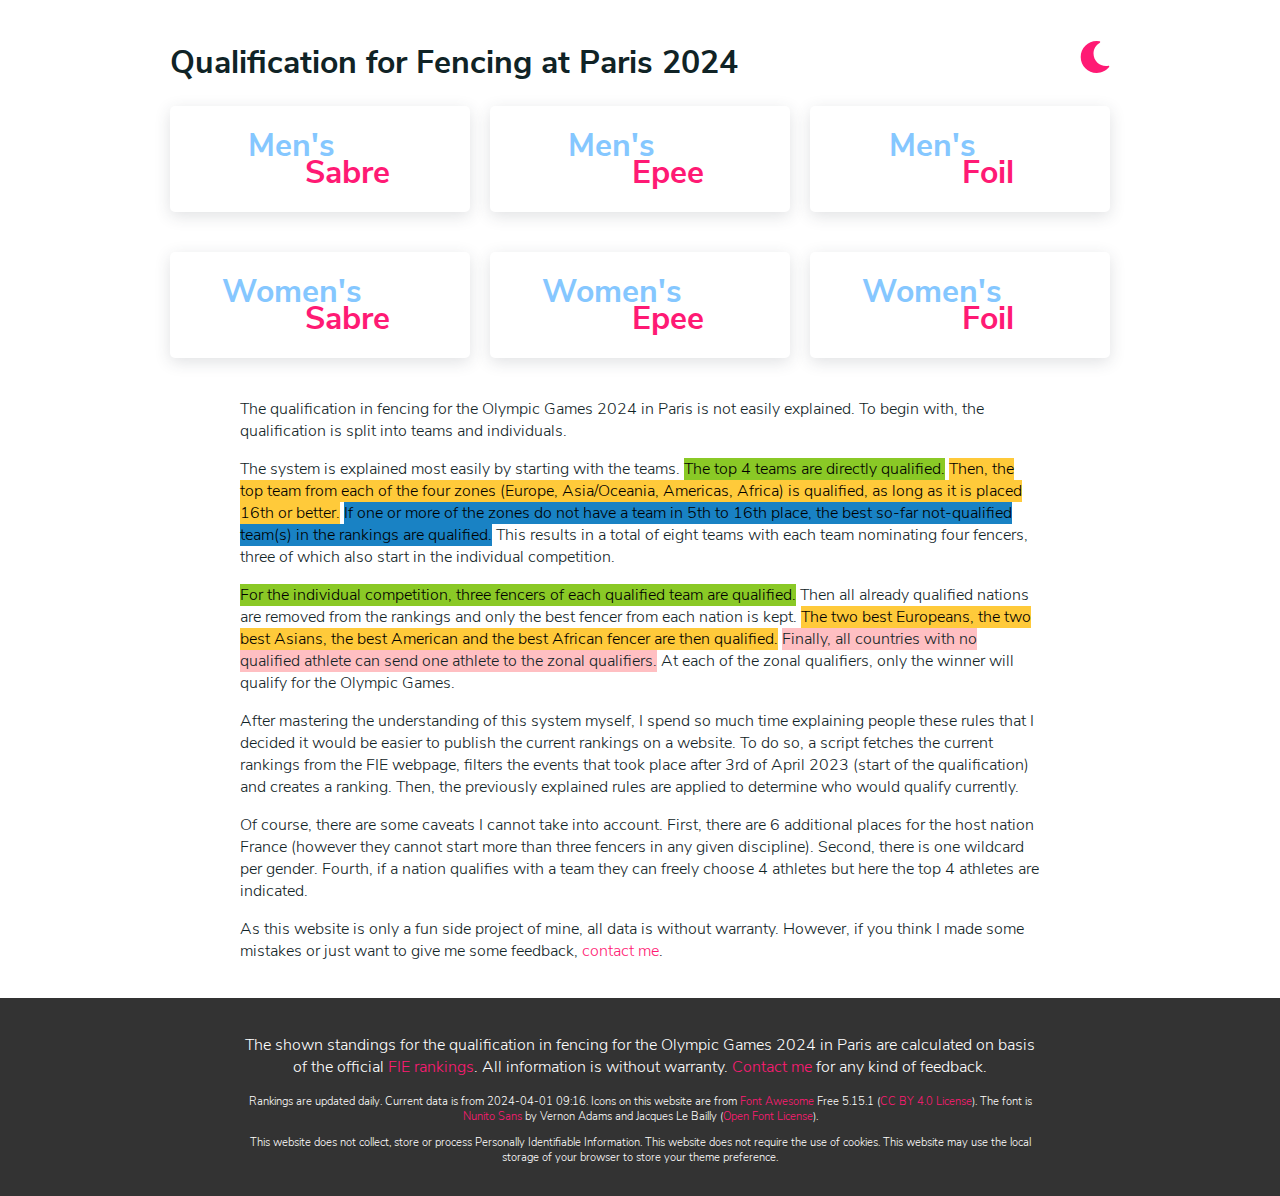
==== commit 705cae95: "Daily Update" ====
--- a/index.html
+++ b/index.html
@@ -99,7 +99,7 @@
 		<footer class="footer">
 			<p>The shown standings for the qualification in fencing for the Olympic Games 2024 in Paris are calculated on basis of the official <a class="link" href="https://fie.org/athletes">FIE rankings</a>. All information is without warranty. <script>document.write("<n pynff='yvax' uers='znvygb:yhvf.obanu@tznvy.pbz'>Pbagnpg zr</n>".replace(/[a-zA-Z]/g,function(c){return String.fromCharCode((c<="Z"?90:122)>=(c=c.charCodeAt(0)+13)?c:c-26);}));</script> for any kind of feedback.</p>
 
-			<p class="license">Rankings are updated daily. Current data is from 2024-03-31 00:44. Icons on this website are from <a class="link" href="https://fontawesome.com">Font Awesome</a> Free 5.15.1 (<a class="link" href="https://fontawesome.com/license/free">CC BY 4.0 License</a>). The font is <a class="link link--light" href="https://fonts.google.com/specimen/Nunito+Sans">Nunito Sans</a> by Vernon Adams and Jacques Le Bailly (<a class="link link--light" href="https://scripts.sil.org/cms/scripts/page.php?site_id=nrsi&amp;id=OFL">Open Font License</a>).</p>
+			<p class="license">Rankings are updated daily. Current data is from 2024-04-01 09:16. Icons on this website are from <a class="link" href="https://fontawesome.com">Font Awesome</a> Free 5.15.1 (<a class="link" href="https://fontawesome.com/license/free">CC BY 4.0 License</a>). The font is <a class="link link--light" href="https://fonts.google.com/specimen/Nunito+Sans">Nunito Sans</a> by Vernon Adams and Jacques Le Bailly (<a class="link link--light" href="https://scripts.sil.org/cms/scripts/page.php?site_id=nrsi&amp;id=OFL">Open Font License</a>).</p>
 			<p class="license">This website does not collect, store or process Personally Identifiable Information. This website does not require the use of cookies. This website may use the local storage of your browser to store your theme preference.</p>
 		</footer>
 	</div>
